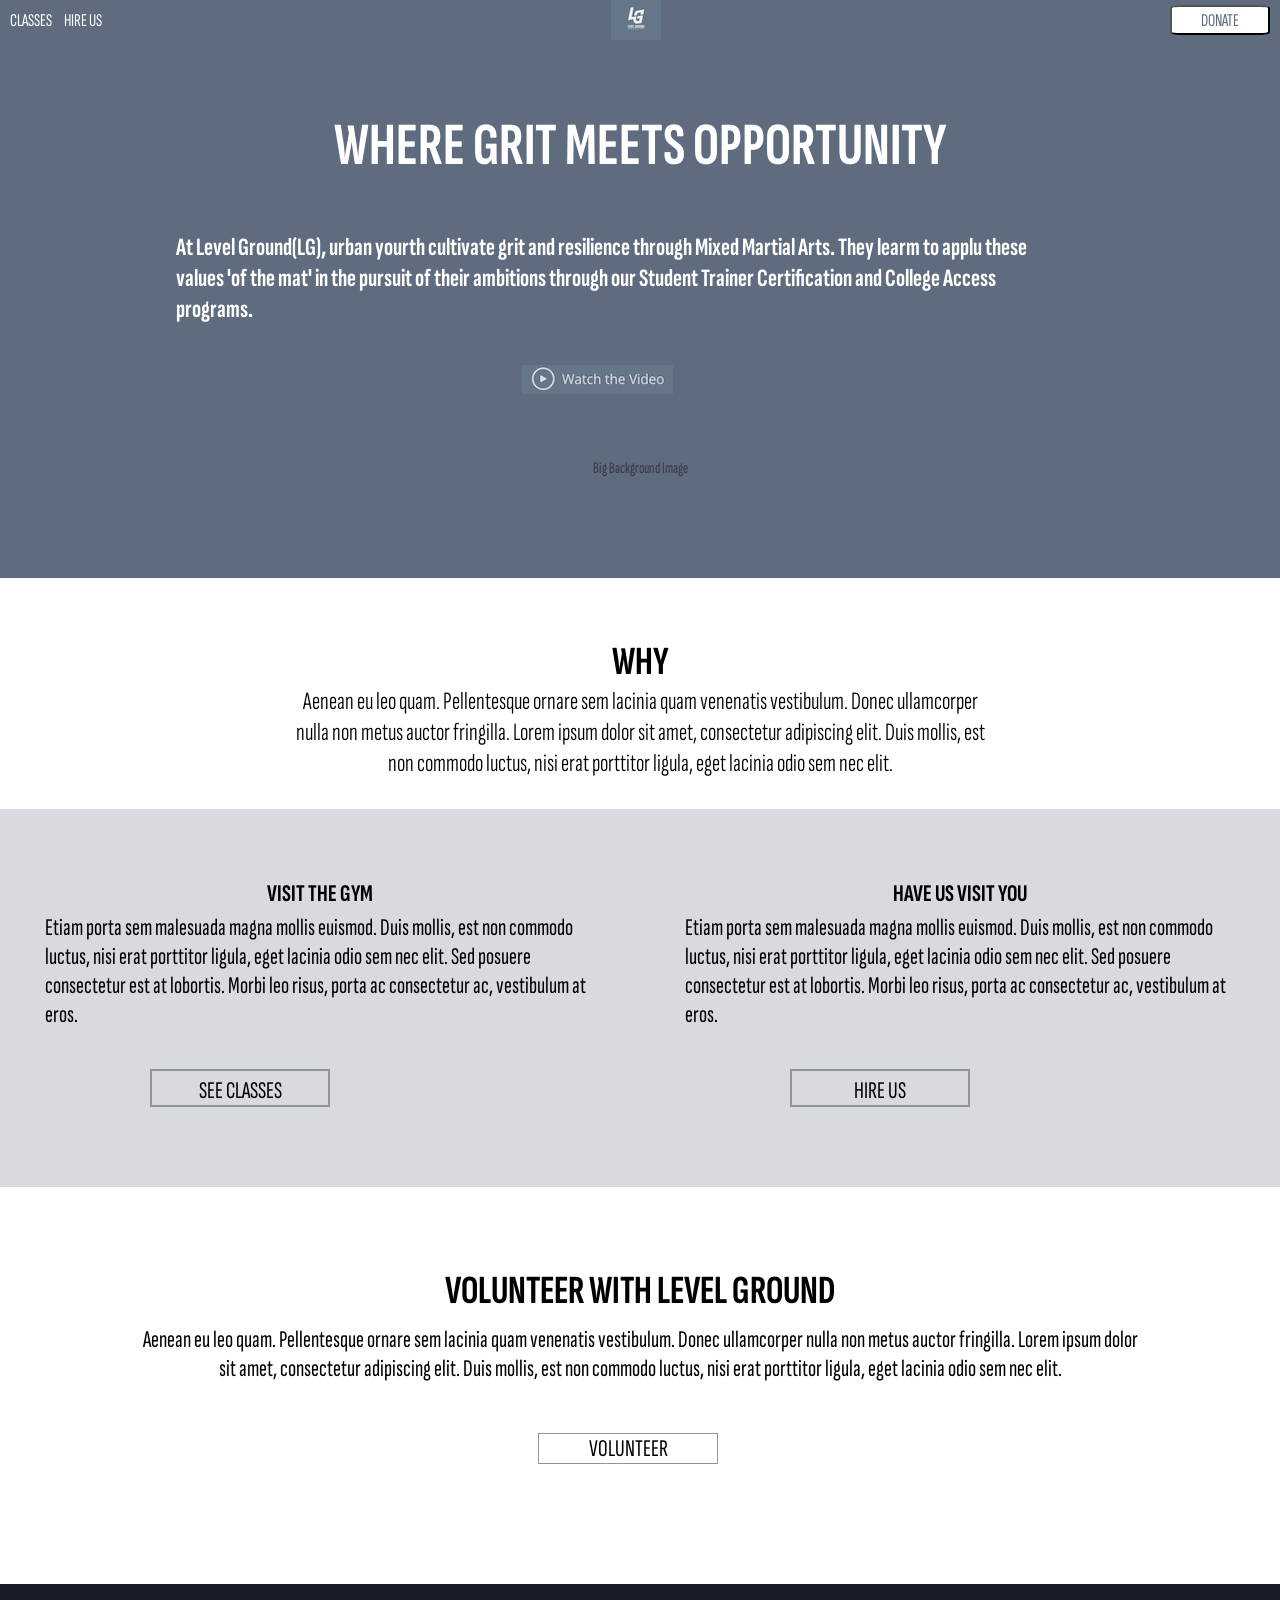
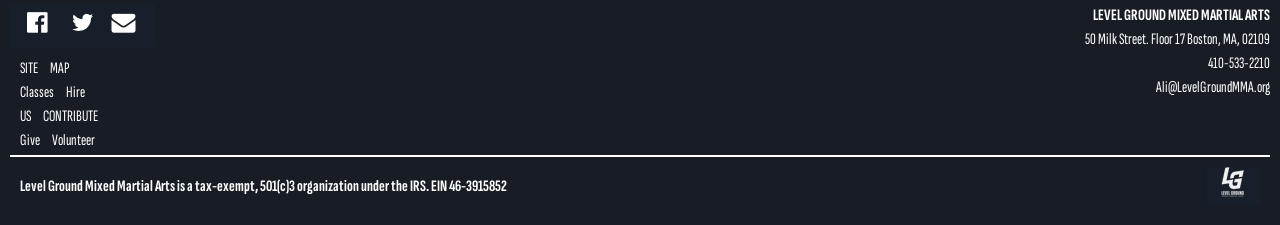
==== levelground.html @ f432683a "Initial commit for Level Ground" ====
<!DOCTYPE html>
<html lang="en">

<head>
    <meta charset="UTF-8">
    <meta name="viewport" content="width=device-width, initial-scale=1.0">
    <title>Where Grit Meets Opportunity: Level-Ground</title>
    <link rel="stylesheet" href="levelground.css">
    <link rel="stylesheet" href="wireframe.css">
    <link rel="preconnect" href="https://fonts.googleapis.com">
    <link rel="preconnect" href="https://fonts.gstatic.com" crossorigin>
    <link
        href="https://fonts.googleapis.com/css2?family=Roboto+Condensed:ital,wght@0,100..900;1,100..900&family=Sofia+Sans+Extra+Condensed:ital,wght@0,1..1000;1,1..1000&display=swap"
        rel="stylesheet">
</head>

<body>
    <header>
        <nav>
            <a href="#">CLASSES</a>
            <a href="#">HIRE US</a>
        </nav>
        <img src="lg.png" alt="the logo">
        <button type="submit">DONATE</button>
    </header>

    <main class="mainHead">
        <section>
            <h1>WHERE GRIT MEETS OPPORTUNITY</h1>
            <h4>At Level Ground(LG), urban yourth cultivate grit and resilience through Mixed Martial Arts. They learm
                to applu these values 'of the mat' in the pursuit of their ambitions through our Student Trainer
                Certification and College Access programs.</h4>

            <img src="youtube.png" alt="youtube video">

            <span>Big Background Image</span>
        </section>
    </main>

    <section class="secUno">
        <section>
            <h2>WHY</h2>
            <p>Aenean eu leo quam. Pellentesque ornare sem lacinia quam venenatis vestibulum. Donec ullamcorper nulla
                non metus auctor fringilla. Lorem ipsum dolor sit amet, consectetur adipiscing elit. Duis mollis, est
                non commodo luctus, nisi erat porttitor ligula, eget lacinia odio sem nec elit.</p>
        </section>
    </section>

    <section class="secDos">
        <section class="dosDos">
            <section class="blankbox-1"></section>
            <h3>VISIT THE GYM</h3>
            <p>Etiam porta sem malesuada magna mollis euismod. Duis mollis, est non commodo luctus, nisi erat porttitor
                ligula, eget lacinia odio sem nec elit. Sed posuere consectetur est at lobortis. Morbi leo risus, porta
                ac consectetur ac, vestibulum at eros.</p>
            <ul>
                <li>SEE CLASSES</li>
            </ul>
        </section>
        <section class="dosDos">
            <section class="blankbox-1"></section>
            <h3>HAVE US VISIT YOU</h3>
            <p>
                Etiam porta sem malesuada magna mollis euismod. Duis mollis, est non commodo luctus, nisi erat porttitor
                ligula, eget lacinia odio sem nec elit. Sed posuere consectetur est at lobortis. Morbi leo risus, porta
                ac consectetur ac, vestibulum at eros.</p>
            <ul>
                <li>HIRE US</li>
            </ul>
        </section>
    </section>
    <section class="secTres">
        <section class="tresUno">
            <section class="tresDos">
                <h2>VOLUNTEER WITH LEVEL GROUND</h2>
                <p>Aenean eu leo quam. Pellentesque ornare sem lacinia quam venenatis vestibulum. Donec ullamcorper
                    nulla non metus auctor fringilla. Lorem ipsum dolor sit amet, consectetur adipiscing elit. Duis
                    mollis, est non commodo luctus, nisi erat porttitor ligula, eget lacinia odio sem nec elit.</p>
                <ul>
                    <li>VOLUNTEER</li>
                </ul>
            </section>
        </section>
    </section>
    <footer>
        <section class="oneFoot">
            <section class="twoFoot">
                <img src="socials.png" alt="social apps">
                <section class="footEater">
                    <span>SITE MAP</span>
                    <span>Classes Hire US</span>
                    <span>CONTRIBUTE</span>
                    <span>Give Volunteer</span>
                </section>
            </section>
            <section class="twoFoot">
                <p>LEVEL GROUND MIXED MARTIAL ARTS</p>
                <address>
                    <a href="">50 Milk Street. Floor 17 Boston, MA, 02109</a>
                    <a href="tel:+16175551234">410-533-2210</a>
                    <a href="mailto:ali@levelground.org">Ali@LevelGroundMMA.org</a>
                </address>
            </section>
        </section>

        <section class="fourFoot">
            <p>Level Ground Mixed Martial Arts is a tax-exempt, 501(c)3 organization under the IRS. EIN 46-3915852</p>
            <img src="lg-2.png" alt="logo two">
        </section>
    </footer>


</body>

</html>
---- levelground.css ----
* {
    box-sizing: border-box;
    margin: 0;
    padding: 0;
    font-family: "Sofia Sans Extra Condensed", sans-serif;
}
Clear fix hack .clearfix:after {
    content: ".";
    display: block;
    clear: both;
    visibility: hidden;
    line-height: 0;
    height: 0;
}
header,
footer {
    clear: both;
}
/******************************************
/* HEADER
/*******************************************/
header{
    display: flex; 
    align-items: center;
    justify-content: space-between;
    height: auto; 
    width: 100%;
    background: rgb(95, 107, 126);
}
header a{ 
    font-size: 12px;
    text-decoration: none;
    margin-left: 10px; 
    font-size: 18px;
    color: white; 
}
header button{
     width: 100px; 
     margin-right: 10px; 
     height: 30px; 
     border-radius: 10%;
     font-size: 18px; 
     color: rgb(95, 107, 126);
     background: white;
}
/******************************************
/* MAIN CONTENT
/*******************************************/
main{
    height: auto;  
    padding: 50px ; 
    background: rgb(95, 107, 126); 
}
main section{
    width: 100%; 
    display: block;
}

main h1{
    text-align: center;   
    width: 100%;
    padding: 20px; 
    font-size: 60px;
    color: white; 
}
main h4{
    width: 80%; 
    padding: 30px;
    margin-left: 6rem;
    font-size: 25px;
    color: white; 
}

main img{
    width: 5rems; 
    margin: 10px 40%; 
}
main span{
    text-align: center;
    display: block;  
    font-size: 1rem;
    color: rgb(57, 59, 71); 
    margin: 50px 5px; 
}
/******************************************
/* SECTION 1
/*******************************************/

.secUno{
    height: auto;  
    padding: 30px 50px; 
    text-align: center;
}

.secUno h2{
    font-size: 40px; 
    text-align: center;
    margin-top: 30px 
}

.secUno p{
    font-size: 25px;
    display: block; 
    margin: 0 auto; 
    font-weight: 350;
    width: 60%; 
}
/******************************************
/*SECTION 2
/*******************************************/

.secDos{
     height: auto; 
    display: flex; 
    background: rgb(215, 218, 222);
}
.secDos .dosDos{
    flex: 1; 
    margin: 40px; 
}
.blankbox-1{
    margin: 30px; 
    background: rgb(95, 107, 126);
}
.dosDos h3{
    text-align: center;
    font-size: 24px;
    margin: 0; 
}
.dosDos p{
    margin: 5px;
    font-size: 24px; 
}
.dosDos ul{
    border: 2px solid rgb(150, 147, 147); 
    list-style: none;
    text-align: center;
    font-size: 24px;
    margin: 40px 110px ; 
    width: 180px; 
}
.dosDos li{
    margin-top: 5px;  
}
/******************************************
/* SECTION 3
/*******************************************/

.secTres{
    height: auto;  
    align-items: center;
}
.tresUno{
    /* margin: 15px;  */
    padding: 5rem; 
}
.tresDos{ 
    padding: 0 50px; 
}
.tresDos h2{
    font-size: 40px; 
    text-align: center;
    margin: 0; 
}
.tresDos p{
    font-size: 24px; 
    padding: 10px; 
    text-align: center;
}
.tresDos ul{
    list-style: none;
    text-align: center;
    font-size: 24px;
    margin: 40px 40%;
    width: 180px; 
}
.tresDos li{
    border: 1px solid rgb(150, 147, 147); 
    font-size: 24px;
}
/******************************************
/* FOOTER
/*******************************************/

footer{
    height: auto; 
    column-gap: 100px;
    background: rgb(24, 29, 37);
    padding: 10px; 
}
.oneFoot{
    margin-top: 10px; 
    display: flex; 
}
.twoFoot{
    flex: 1; 
     color: white; 
     line-height: 1.5; 
}
.twoFoot a{
    color: white; 
    font-style: normal;
    text-decoration: none;
    display: block;
    text-align: right;
}
.twoFoot p{
    text-align: right;
    font-weight: bold;
}
.footEater{
    display: block; 
    width: 80px; 
    margin: 2px 10px; 
    word-spacing: 10px;
}
.fourFoot{
    border-top: 2px solid white; 
    color: white; 
    padding: 10px; 
    display: flex; 
    align-items: center;
    font-weight: bold;
}
.fourFoot img{
    margin-left: auto;   
}

/* ========================================
   MEDIA QUERY — 1024px
   Purple background + White text
======================================== */

@media screen and (max-width: 1024px) {

    header,
    main,
    .secUno,
    .secDos,
    .secTres,
    footer {
        background: rgb(217, 173, 237);
    }
    header a,
    header button,
    main h1,
    main h4,
    main span,
    .secUno h2,
    .secUno p,
    .dosDos h3,
    .dosDos p,
    .dosDos li,
    .tresDos h2,
    .tresDos p,
    .tresDos li,
    .twoFoot,
    .twoFoot a,
    .twoFoot p,
    .footEater,
    .fourFoot,
    .fourFoot p {
        color: white;
    }
     header,
    .secDos,
    .oneFoot,
    .fourFoot {
        flex-direction: column;
    }
    .secDos,
    .oneFoot,
    .fourFoot {
        display: flex;
    }
    header {
        gap: 15px;
        padding: 20px;
    }
    .dosDos {
        width: 100%;
        margin: 20px 0;
    }
    .twoFoot {
        width: 100%;
    }
}

/* ========================================
   MEDIA QUERY — 768px
   Yellow background + Black text
======================================== */

@media screen and (max-width: 768px) {

    header,
    main,
    .secUno,
    .secDos,
    .secTres,
    footer {
        background: yellow;
    }
    header a,
    header button,
    main h1,
    main h4,
    main span,
    .secUno h2,
    .secUno p,
    .dosDos h3,
    .dosDos p,
    .dosDos li,
    .tresDos h2,
    .tresDos p,
    .tresDos li,
    .twoFoot,
    .twoFoot a,
    .twoFoot p,
    .footEater,
    .fourFoot,
    .fourFoot p {
        color: black;
    }
}

/* ========================================
   MEDIA QUERY — 600px
   Pink background + White text
======================================== */

@media screen and (max-width: 600px) {
   
    header,
    main,
    .secUno,
    .secDos,
    .secTres,
    footer {
        background: pink;
    }
    header a,
    header button,
    main h1,
    main h4,
    main span,
    .secUno h2,
    .secUno p,
    .dosDos h3,
    .dosDos p,
    .dosDos li,
    .tresDos h2,
    .tresDos p,
    .tresDos li,
    .twoFoot,
    .twoFoot a,
    .twoFoot p,
    .footEater,
    .fourFoot,
    .fourFoot p {
        color: white;
    }
    nav {
        display: flex;
        flex-direction: column;
        align-items: center;
    }
    header button {
    background: black;
    color: white;
    }
}
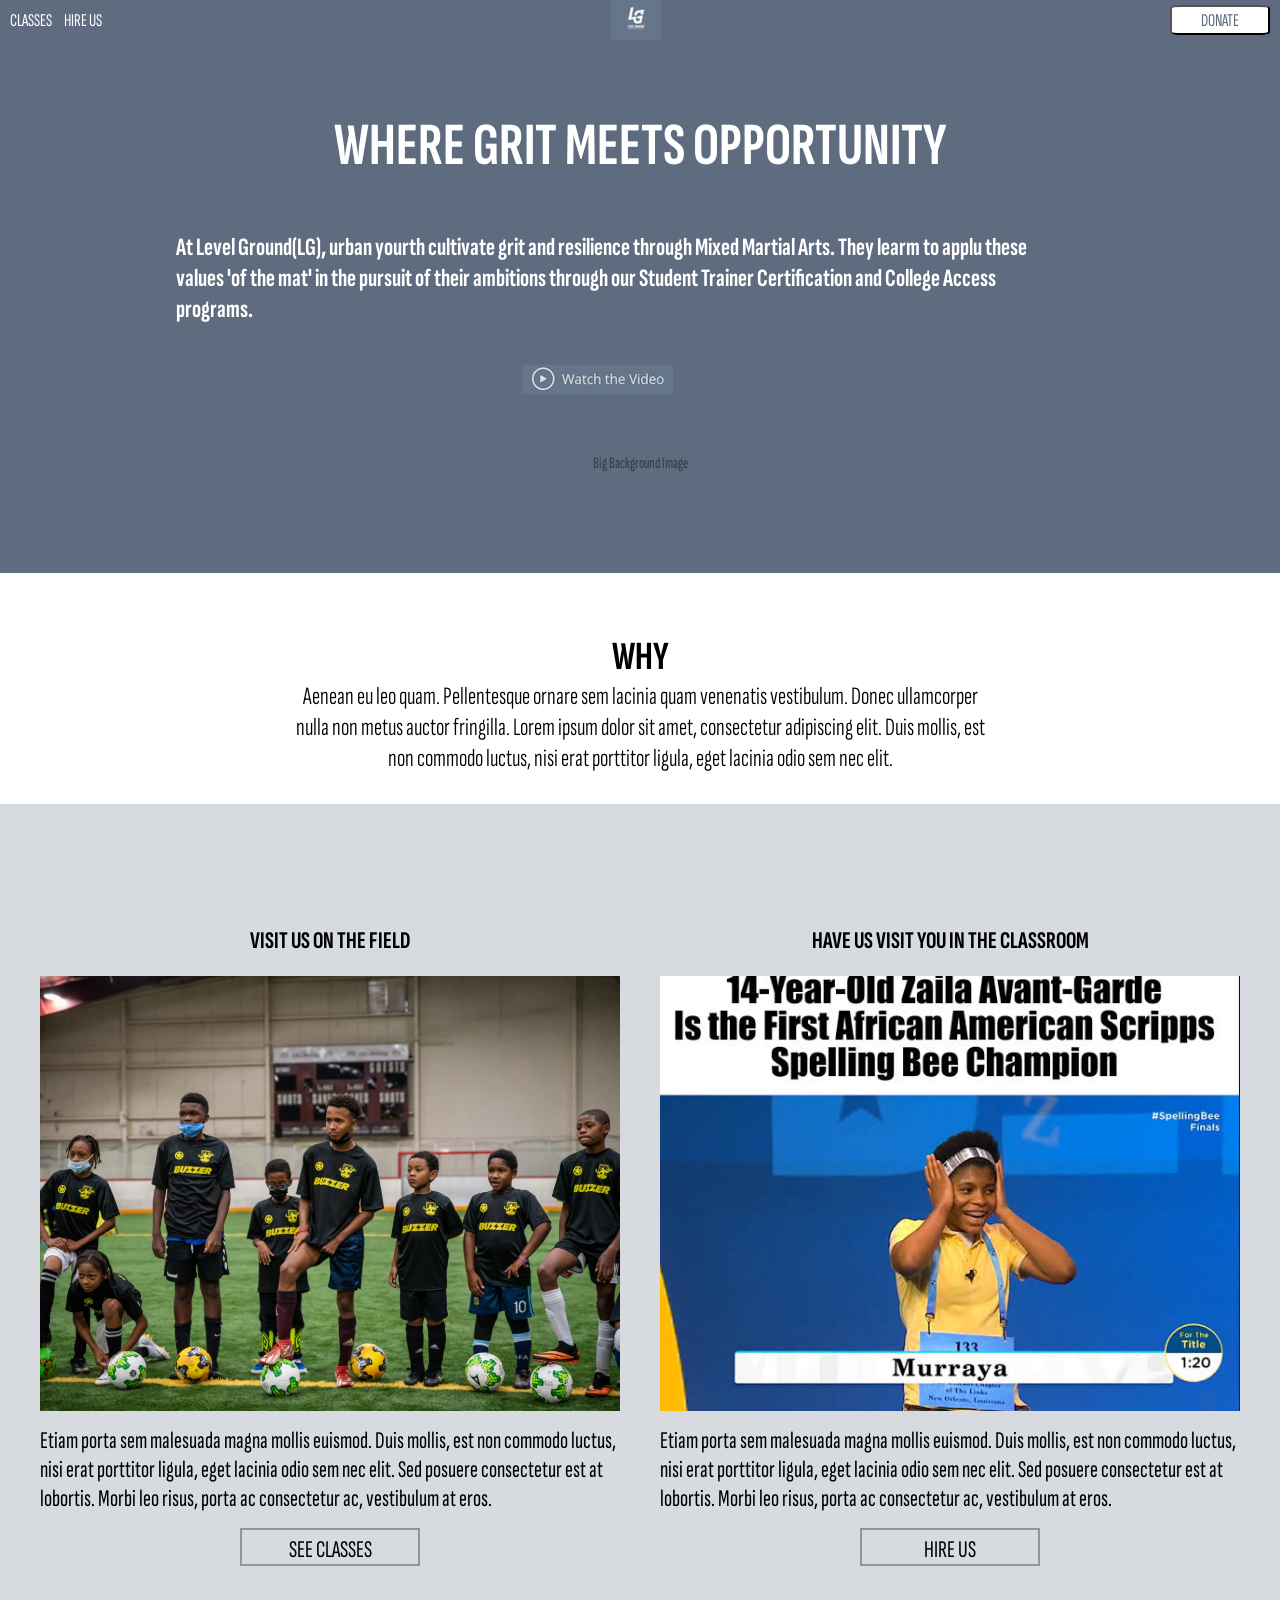
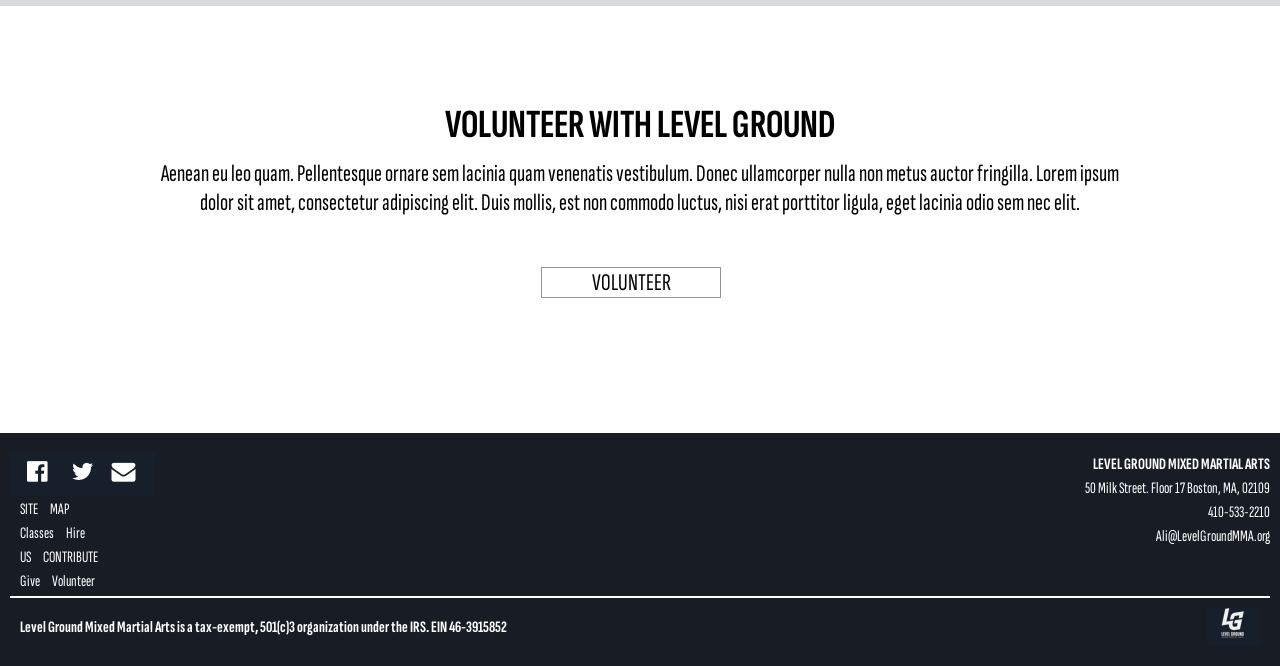
==== commit 67ed49c8: "Align photos and fixed section markup" ====
--- a/levelground.html
+++ b/levelground.html
@@ -1,17 +1,17 @@
-<!DOCTYPE html>
 <html lang="en">
 
 <head>
     <meta charset="UTF-8">
     <meta name="viewport" content="width=device-width, initial-scale=1.0">
     <title>Where Grit Meets Opportunity: Level-Ground</title>
-    <link rel="stylesheet" href="levelground.css">
-    <link rel="stylesheet" href="wireframe.css">
-    <link rel="preconnect" href="https://fonts.googleapis.com">
-    <link rel="preconnect" href="https://fonts.gstatic.com" crossorigin>
-    <link
-        href="https://fonts.googleapis.com/css2?family=Roboto+Condensed:ital,wght@0,100..900;1,100..900&family=Sofia+Sans+Extra+Condensed:ital,wght@0,1..1000;1,1..1000&display=swap"
-        rel="stylesheet">
+    <link rel="stylesheet" href="css/levelground.css">
+    <linked rel="stylesheet" href="wireframe.css">
+        <link rel="preconnect" href="https://fonts.googleapis.com">
+        <link rel="preconnect" href="https://fonts.gstatic.com" crossorigin>
+        <link
+            href="https://fonts.googleapis.com/css2?family=Roboto+Condensed:ital,wght@0,100..900;1,100..900&family=Sofia+Sans+Extra+Condensed:ital,wght@0,1..1000;1,1..1000&display=swap"
+            rel="stylesheet">
+
 </head>
 
 <body>
@@ -20,7 +20,7 @@
             <a href="#">CLASSES</a>
             <a href="#">HIRE US</a>
         </nav>
-        <img src="lg.png" alt="the logo">
+        <img src="image/lg.png" alt="the logo">
         <button type="submit">DONATE</button>
     </header>
 
@@ -31,7 +31,7 @@
                 to applu these values 'of the mat' in the pursuit of their ambitions through our Student Trainer
                 Certification and College Access programs.</h4>
 
-            <img src="youtube.png" alt="youtube video">
+            <img src="image/youtube.png" alt="youtube video">
 
             <span>Big Background Image</span>
         </section>
@@ -49,7 +49,8 @@
     <section class="secDos">
         <section class="dosDos">
             <section class="blankbox-1"></section>
-            <h3>VISIT THE GYM</h3>
+            <h3>VISIT US ON THE FIELD</h3>
+            <img src="image/Grit1.jpg" alt="Grits belongs on the field">
             <p>Etiam porta sem malesuada magna mollis euismod. Duis mollis, est non commodo luctus, nisi erat porttitor
                 ligula, eget lacinia odio sem nec elit. Sed posuere consectetur est at lobortis. Morbi leo risus, porta
                 ac consectetur ac, vestibulum at eros.</p>
@@ -57,9 +58,11 @@
                 <li>SEE CLASSES</li>
             </ul>
         </section>
+
         <section class="dosDos">
             <section class="blankbox-1"></section>
-            <h3>HAVE US VISIT YOU</h3>
+            <h3>HAVE US VISIT YOU IN THE CLASSROOM</h3>
+            <img src="image/Spelling B Champ.jpeg" alt="Grit starts in schools">
             <p>
                 Etiam porta sem malesuada magna mollis euismod. Duis mollis, est non commodo luctus, nisi erat porttitor
                 ligula, eget lacinia odio sem nec elit. Sed posuere consectetur est at lobortis. Morbi leo risus, porta
@@ -69,6 +72,8 @@
             </ul>
         </section>
     </section>
+    </section>
+
     <section class="secTres">
         <section class="tresUno">
             <section class="tresDos">
@@ -82,10 +87,11 @@
             </section>
         </section>
     </section>
+
     <footer>
         <section class="oneFoot">
             <section class="twoFoot">
-                <img src="socials.png" alt="social apps">
+                <img src="image/socials.png" alt="social apps">
                 <section class="footEater">
                     <span>SITE MAP</span>
                     <span>Classes Hire US</span>
@@ -105,7 +111,7 @@
 
         <section class="fourFoot">
             <p>Level Ground Mixed Martial Arts is a tax-exempt, 501(c)3 organization under the IRS. EIN 46-3915852</p>
-            <img src="lg-2.png" alt="logo two">
+            <img src="image/lg-2.png" alt="logo two">
         </section>
     </footer>
 
--- a/css/levelground.css
+++ b/css/levelground.css
@@ -0,0 +1,308 @@
+* {
+    box-sizing: border-box;
+    margin: 0;
+    padding: 0;
+    font-family: "Sofia Sans Extra Condensed", sans-serif;
+}
+Clear fix hack .clearfix:after {
+    content: ".";
+    display: block;
+    clear: both;
+    visibility: hidden;
+    line-height: 0;
+    height: 0;
+}
+header,
+footer {
+    clear: both;
+}
+/******************************************
+/* HEADER
+/*******************************************/
+header{
+    display: flex; 
+    align-items: center;
+    justify-content: space-between;
+    height: auto; 
+    width: 100%;
+    background: rgb(95, 107, 126);
+}
+header a{ 
+    font-size: 12px;
+    text-decoration: none;
+    margin-left: 10px; 
+    font-size: 18px;
+    color: white; 
+}
+header button{
+     width: 100px; 
+     margin-right: 10px; 
+     height: 30px; 
+     border-radius: 10%;
+     font-size: 18px; 
+     color: rgb(95, 107, 126);
+     background: white;
+}
+/******************************************
+/* MAIN CONTENT
+/*******************************************/
+main{
+    height: auto;  
+    padding: 50px ; 
+    background: rgb(95, 107, 126); 
+}
+main section{
+    width: 100%; 
+    display: block;
+}
+
+main h1{
+    text-align: center;   
+    width: 100%;
+    padding: 20px; 
+    font-size: 60px;
+    color: white; 
+}
+main h4{
+    width: 80%; 
+    padding: 30px;
+    margin-left: 6rem;
+    font-size: 25px;
+    color: white; 
+}
+
+main img{
+    width: 5rems; 
+    margin: 10px 40%; 
+}
+main span{
+    text-align: center;
+    display: block;  
+    font-size: 1rem;
+    color: rgb(57, 59, 71); 
+    margin: 50px 5px; 
+}
+/******************************************
+/* SECTION 1
+/*******************************************/
+
+.secUno{
+    height: auto;  
+    padding: 30px 50px; 
+    text-align: center;
+}
+
+.secUno h2{
+    font-size: 40px; 
+    text-align: center;
+    margin-top: 30px 
+}
+
+.secUno p{
+    font-size: 25px;
+    display: block; 
+    margin: 0 auto; 
+    font-weight: 350;
+    width: 60%; 
+}
+/******************************************
+/*SECTION 2
+/*******************************************/
+
+.secDos{
+     height: auto; 
+    display: flex; 
+    background: rgb(215, 218, 222);
+}
+.secDos .dosDos{
+    flex: 1; 
+    margin: 40px; 
+}
+.blankbox-1{
+    margin: 30px; 
+    background: rgb(95, 107, 126);
+}
+.dosDos h3{
+    text-align: center;
+    font-size: 24px;
+    margin: 0; 
+}
+.dosDos p{
+    margin: 5px;
+    font-size: 24px; 
+}
+.dosDos ul{
+    border: 2px solid rgb(150, 147, 147); 
+    list-style: none;
+    text-align: center;
+    font-size: 24px;
+    margin: 40px 110px ; 
+    width: 180px; 
+}
+.dosDos li{
+    margin-top: 5px;  
+}
+/******************************************
+/* SECTION 3
+/*******************************************/
+
+.secTres{
+    height: auto;  
+    align-items: center;
+}
+.tresUno{
+    /* height: auto;   */
+    margin: 15px; 
+    padding: 5rem; 
+}
+.tresDos{ 
+    padding: 0 50px; 
+}
+.tresDos h2{
+    font-size: 40px; 
+    text-align: center;
+    margin: 0; 
+}
+.tresDos p{
+    font-size: 24px; 
+    padding: 10px; 
+    text-align: center;
+}
+.tresDos ul{
+    list-style: none;
+    text-align: center;
+    font-size: 24px;
+    margin: 40px 40%;
+    width: 180px; 
+}
+.tresDos li{
+    border: 1px solid rgb(150, 147, 147); 
+    font-size: 24px;
+}
+/******************************************
+/* FOOTER
+/*******************************************/
+
+footer{
+    height: auto; 
+    column-gap: 100px;
+    background: rgb(24, 29, 37);
+    padding: 10px; 
+}
+.oneFoot{
+    margin-top: 10px; 
+    display: flex; 
+}
+.twoFoot{
+    flex: 1; 
+     color: white; 
+     line-height: 1.5; 
+}
+.twoFoot a{
+    color: white; 
+    font-style: normal;
+    text-decoration: none;
+    display: block;
+    text-align: right;
+}
+.twoFoot p{
+    text-align: right;
+    font-weight: bold;
+}
+.footEater{
+    display: block; 
+    width: 80px; 
+    margin: 2px 10px; 
+    word-spacing: 10px;
+}
+.fourFoot{
+    border-top: 2px solid white; 
+    color: white; 
+    padding: 10px; 
+    display: flex; 
+    align-items: center;
+    font-weight: bold;
+}
+.fourFoot img{
+    margin-left: auto;   
+}
+
+.secDos {
+    display: flex;
+    gap: 40px;
+    padding: 40px;
+}
+
+.secDos .dosDos {
+    flex: 1;
+    min-width: 0;
+    margin: 0;
+    display: flex;
+    flex-direction: column;
+}
+
+/* Reserve equal space for each heading */
+.dosDos h3 {
+    min-height: 3em;
+    display: flex;
+    align-items: center;
+    justify-content: center;
+    text-align: center;
+}
+
+/* Give both photos the same width and height */
+.dosDos img {
+    display: block;
+    width: 100%;
+    aspect-ratio: 4 / 3;
+    object-fit: cover;
+}
+
+.dosDos p {
+    margin: 15px 0;
+}
+
+/* Keep both buttons aligned and centered */
+.dosDos ul {
+    margin: auto auto 0;
+}
+
+
+/******************************************
+/* MEDIA Queries
+/*******************************************/
+
+@media screen and (max-width: 1024px) {
+    header, main, .secUno, .secDos, .secTres, footer{
+        background: rgb(173, 225, 173);
+    }
+     header, main, .secUno, .secDos, .secTres, .mainHead, footer{
+        color: black; 
+     }
+}
+
+@media screen and (max-width: 768px) {
+    
+   header, main, .secUno, .secDos, .secTres, footer{
+        background: lightblue;
+    }
+    header, main, .secUno, .secDos, .secTres, footer{
+        color: navy; 
+    }
+     .secDos {
+        flex-direction: column;
+        padding: 25px;
+    }
+}
+
+@media screen and (max-width: 600px) {
+     .box {
+        width: 100%;
+    }
+    header, main, .secUno, .secDos, .secTres, footer{
+        background: pink;
+    }
+    header, main, .secUno, .secDos, .secTres, footer{
+        color: white; 
+    }
+}
